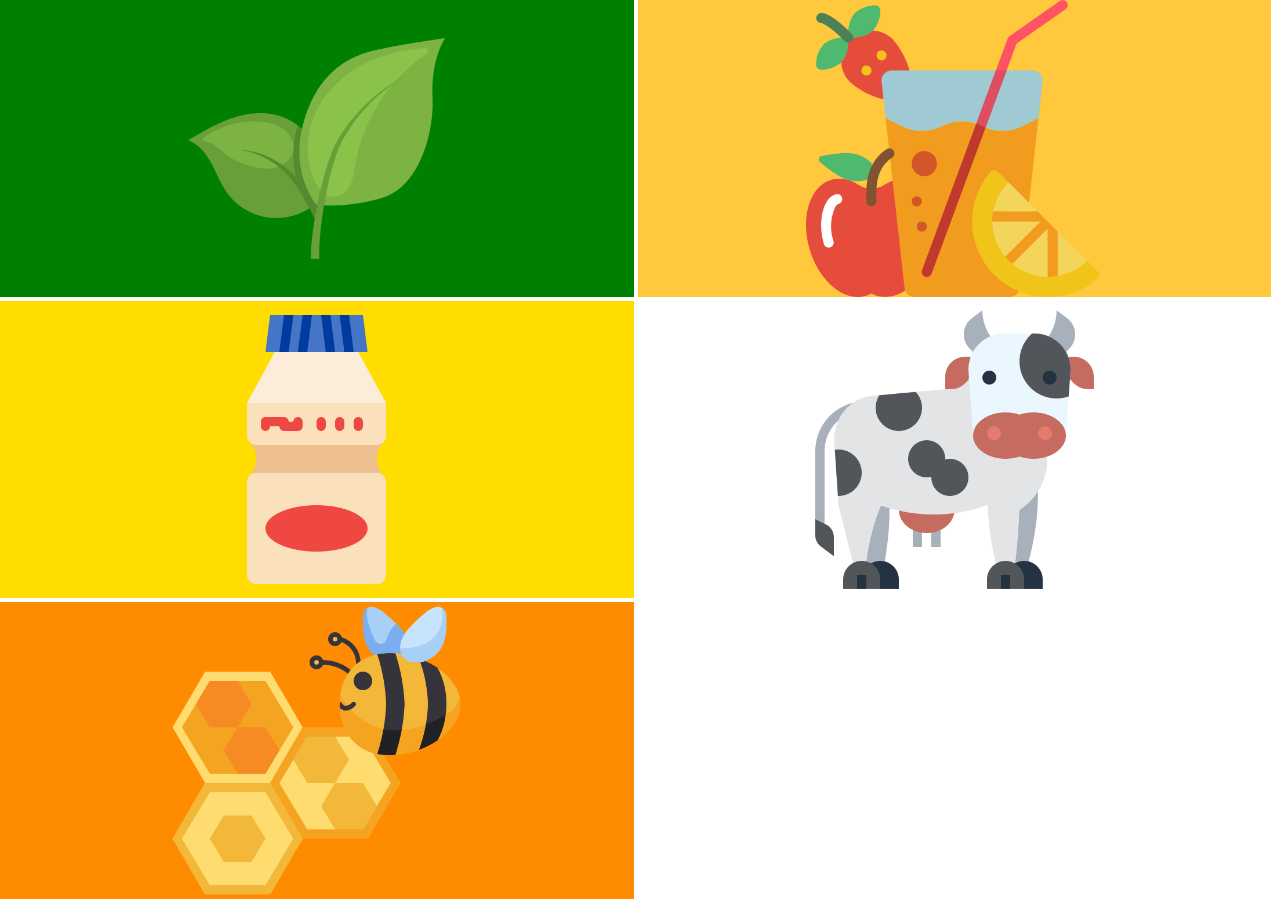
==== index.html @ a455ff46 "Add files via upload" ====
<!Doctype HTML>
<HTML style="height:100%">
    <head>
        <title>價格計算器</title>
        <meta charset="UTF-8">
        <link href="priceSearch.css" rel="stylesheet">
        <script src="priceSearch.js"></script>
        <meta name="viewport" content="initial-scale=1.0, width=device-width">
    </head>
    <body style="margin: 0px; height: 100%">
        <button onclick="window.location.href='teaClass.html'" class="sixDouble" style="background-color:green"><img src="tea-leaves.png" style="height: 100%;"></button>
        <button onclick="window.location.href='juiceClass.html'" class="sixDouble" style="background-color:rgb(255, 200, 61)"><img src="drink.png" style="height: 100%;"></button>
        <button onclick="window.location.href='yukurtClass.html'" class="sixDouble" style="background-color:rgb(255, 221, 0)"><img src="yoghurt.png" style="height: 100%;"></button>
        <button onclick="window.location.href='milkClass.html'" class="sixDouble" style="background-color:rgb(255, 255, 255)"><img src="cow.png" style="height: 100%;"></button>
        <button onclick="window.location.href='honeyClass.html'" class="sixDouble" style="background-color:rgb(255, 140, 0)"><img src="bees.png" style="height: 100%;"></button>
    </body>
</HTML>
---- priceSearch.css ----
button.sixSingle {
    font-size: 50px;
    height: 33%;
    width: 100%;
    padding: 0px;
    border: 0px;
    overflow: hidden;
}
button.sixDouble {
    font-size: 50px;
    height: 33%;
    width: 49.5%;
    padding: 0px;
    border: 0px;
    overflow: hidden;
}
button.drinkList {
    font-size: 30px;
    background-color:aliceblue;
    height: 10%;
    width:100%;
    border: 0px;
}
hr {
    border: black solid 1.2px;
    margin: 3px;
}
hr.sepBar {
    border: black solid 2px;
    margin: 3px;
}
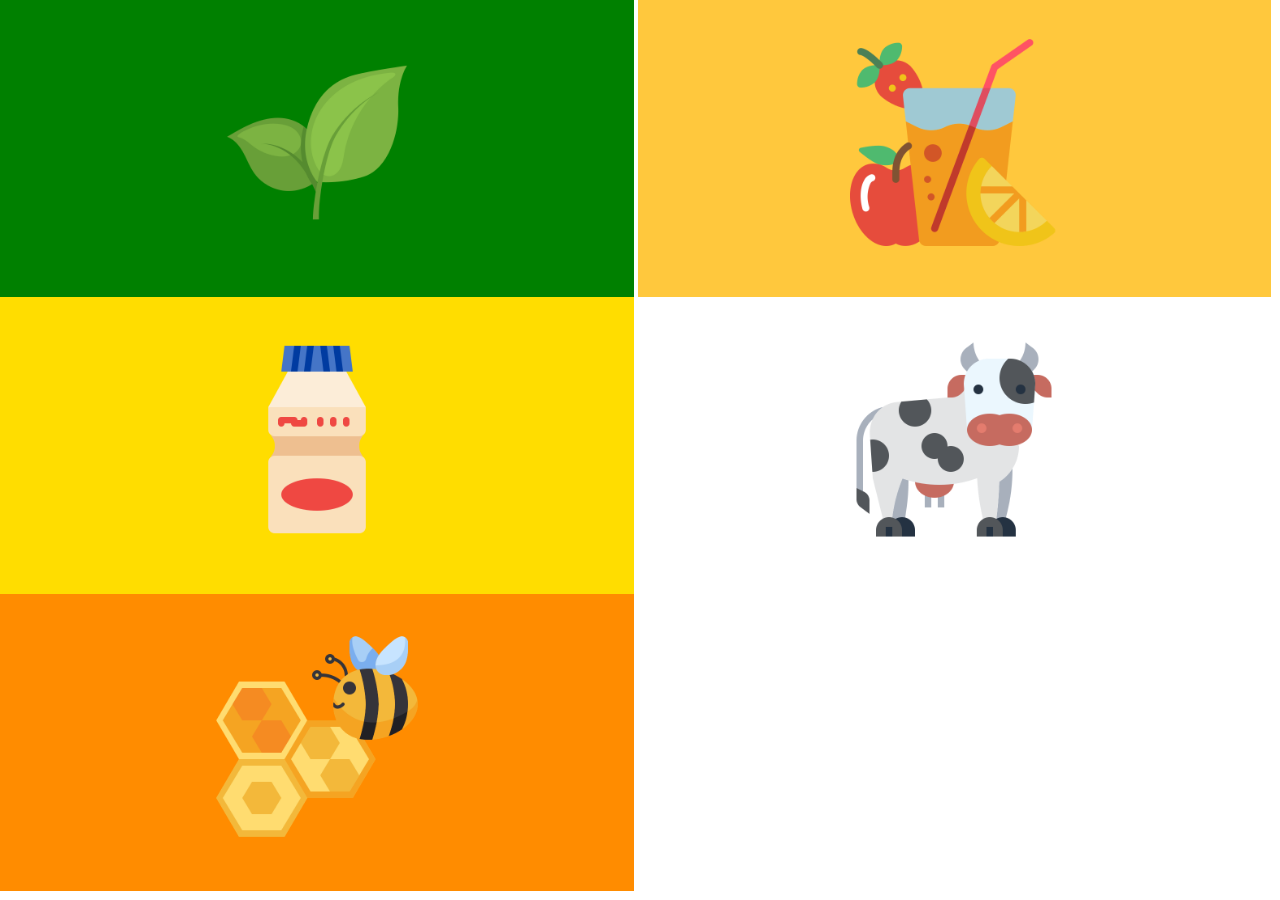
==== commit 209b5704: "Update index.html" ====
--- a/index.html
+++ b/index.html
@@ -8,10 +8,10 @@
         <meta name="viewport" content="initial-scale=1.0, width=device-width">
     </head>
     <body style="margin: 0px; height: 100%">
-        <button onclick="window.location.href='teaClass.html'" class="sixDouble" style="background-color:green"><img src="tea-leaves.png" style="height: 100%;"></button>
-        <button onclick="window.location.href='juiceClass.html'" class="sixDouble" style="background-color:rgb(255, 200, 61)"><img src="drink.png" style="height: 100%;"></button>
-        <button onclick="window.location.href='yukurtClass.html'" class="sixDouble" style="background-color:rgb(255, 221, 0)"><img src="yoghurt.png" style="height: 100%;"></button>
-        <button onclick="window.location.href='milkClass.html'" class="sixDouble" style="background-color:rgb(255, 255, 255)"><img src="cow.png" style="height: 100%;"></button>
-        <button onclick="window.location.href='honeyClass.html'" class="sixDouble" style="background-color:rgb(255, 140, 0)"><img src="bees.png" style="height: 100%;"></button>
+        <button onclick="window.location.href='teaClass.html'" class="sixDouble" style="background-color:green"><img src="tea-leaves.png" style="height: 70%;"></button>
+        <button onclick="window.location.href='juiceClass.html'" class="sixDouble" style="background-color:rgb(255, 200, 61)"><img src="drink.png" style="height: 70%;"></button>
+        <button onclick="window.location.href='yukurtClass.html'" class="sixDouble" style="background-color:rgb(255, 221, 0)"><img src="yoghurt.png" style="height: 70%;"></button>
+        <button onclick="window.location.href='milkClass.html'" class="sixDouble" style="background-color:rgb(255, 255, 255)"><img src="cow.png" style="height: 70%;"></button>
+        <button onclick="window.location.href='honeyClass.html'" class="sixDouble" style="background-color:rgb(255, 140, 0)"><img src="bees.png" style="height: 70%;"></button>
     </body>
-</HTML>+</HTML>
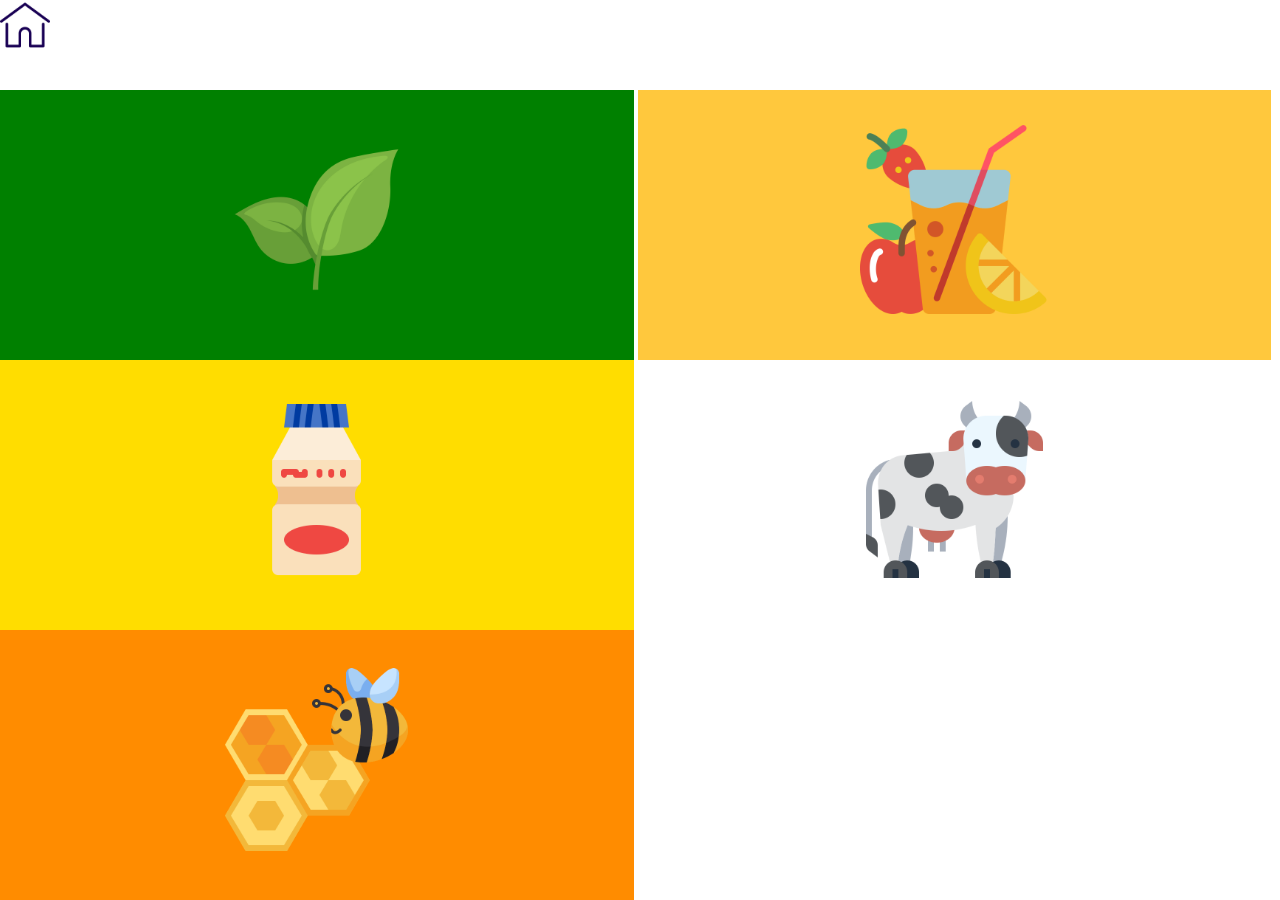
==== commit b287cf01: "Add files via upload" ====
--- a/index.html
+++ b/index.html
@@ -8,10 +8,13 @@
         <meta name="viewport" content="initial-scale=1.0, width=device-width">
     </head>
     <body style="margin: 0px; height: 100%">
-        <button onclick="window.location.href='teaClass.html'" class="sixDouble" style="background-color:green"><img src="tea-leaves.png" style="height: 70%;"></button>
-        <button onclick="window.location.href='juiceClass.html'" class="sixDouble" style="background-color:rgb(255, 200, 61)"><img src="drink.png" style="height: 70%;"></button>
-        <button onclick="window.location.href='yukurtClass.html'" class="sixDouble" style="background-color:rgb(255, 221, 0)"><img src="yoghurt.png" style="height: 70%;"></button>
-        <button onclick="window.location.href='milkClass.html'" class="sixDouble" style="background-color:rgb(255, 255, 255)"><img src="cow.png" style="height: 70%;"></button>
-        <button onclick="window.location.href='honeyClass.html'" class="sixDouble" style="background-color:rgb(255, 140, 0)"><img src="bees.png" style="height: 70%;"></button>
+        <div class="navBar">
+            <div><a href="index.html"><img src="home.png"></a></div>
+        </div>
+        <button onclick="window.location.href='teaClass.html'" class="sixDouble" style="background-color:green"><img src="tea-leaves.png"></button>
+        <button onclick="window.location.href='juiceClass.html'" class="sixDouble" style="background-color:rgb(255, 200, 61)"><img src="drink.png"></button>
+        <button onclick="window.location.href='yukurtClass.html'" class="sixDouble" style="background-color:rgb(255, 221, 0)"><img src="yoghurt.png"></button>
+        <button onclick="window.location.href='milkClass.html'" class="sixDouble" style="background-color:rgb(255, 255, 255)"><img src="cow.png"></button>
+        <button onclick="window.location.href='honeyClass.html'" class="sixDouble" style="background-color:rgb(255, 140, 0)"><img src="bees.png"></button>
     </body>
-</HTML>
+</HTML>--- a/priceSearch.css
+++ b/priceSearch.css
@@ -1,24 +1,17 @@
-button.sixSingle {
-    font-size: 50px;
-    height: 33%;
-    width: 100%;
-    padding: 0px;
-    border: 0px;
-    overflow: hidden;
-}
+
 button.sixDouble {
     font-size: 50px;
-    height: 33%;
+    height: 30%;
     width: 49.5%;
     padding: 0px;
     border: 0px;
     overflow: hidden;
 }
 button.drinkList {
-    font-size: 30px;
+    font-size: 70px;
     background-color:aliceblue;
-    height: 10%;
-    width:100%;
+    height: 90px;
+    width: 100%;
     border: 0px;
 }
 hr {
@@ -28,4 +21,28 @@
 hr.sepBar {
     border: black solid 2px;
     margin: 3px;
+}
+span.midCup {
+    font-size: 55px;
+    float: right;
+    padding:0px 10px;
+}
+span.bigCup {
+    font-size: 65px;
+    float: right;
+    padding: 0px 10px;
+}
+img {
+    height: 70%;
+}
+div > a img {
+    height: 50px;
+}
+div > div {
+    display:inline-block;
+}
+div.navBar {
+    font-size:50px;
+    height: 10%;
+    width: 100%;
 }